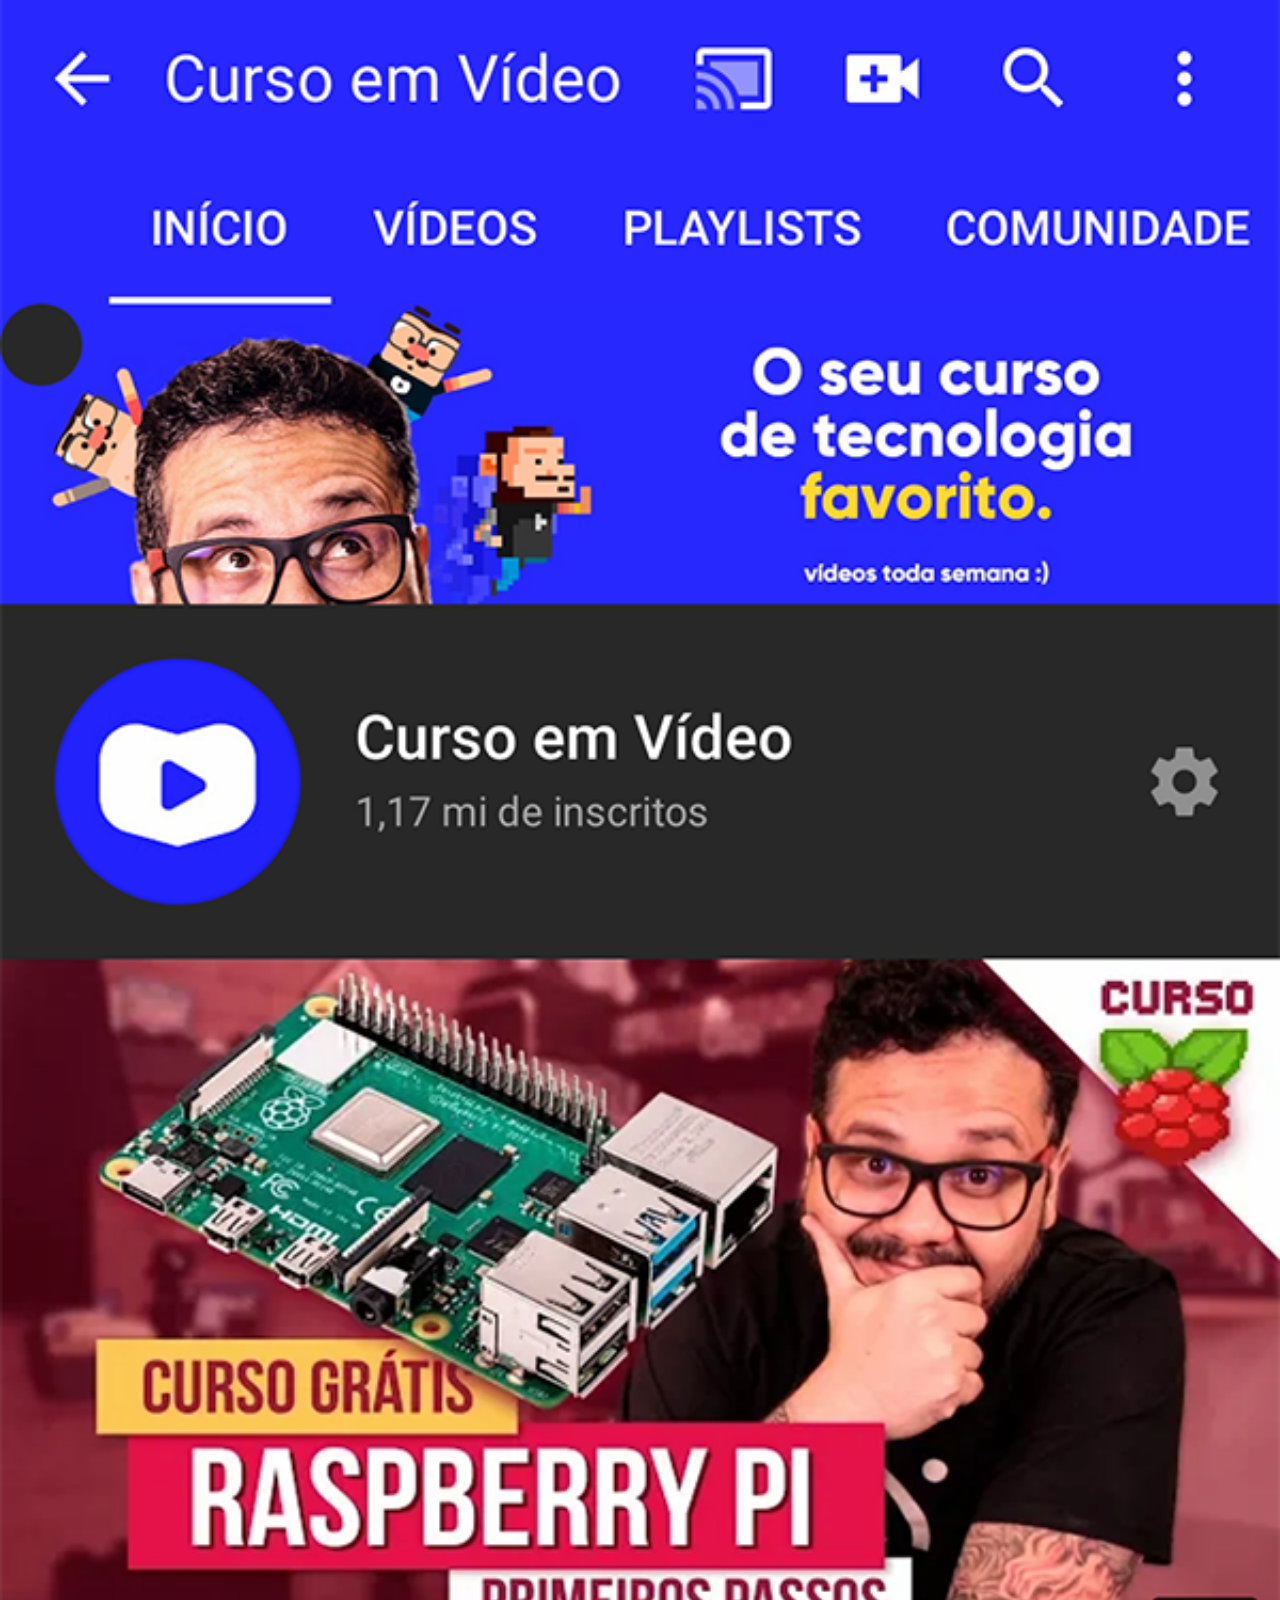
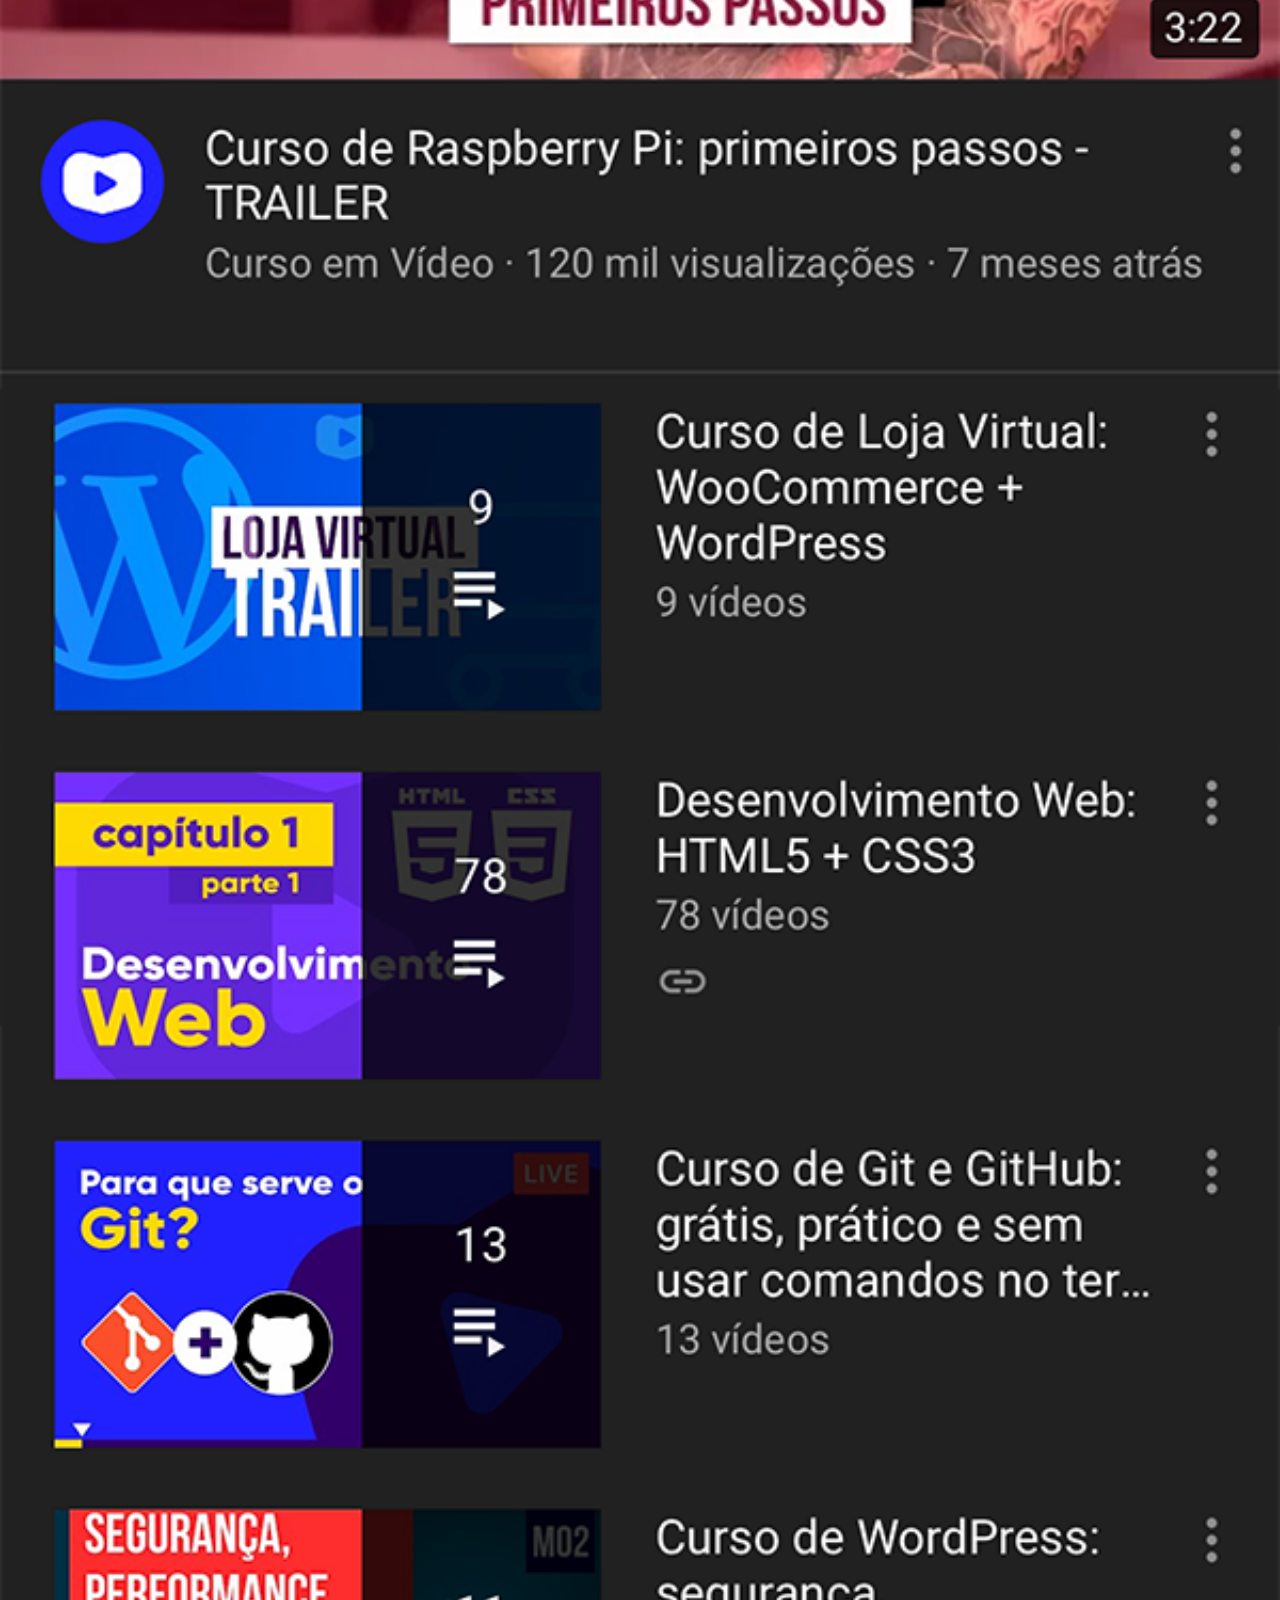
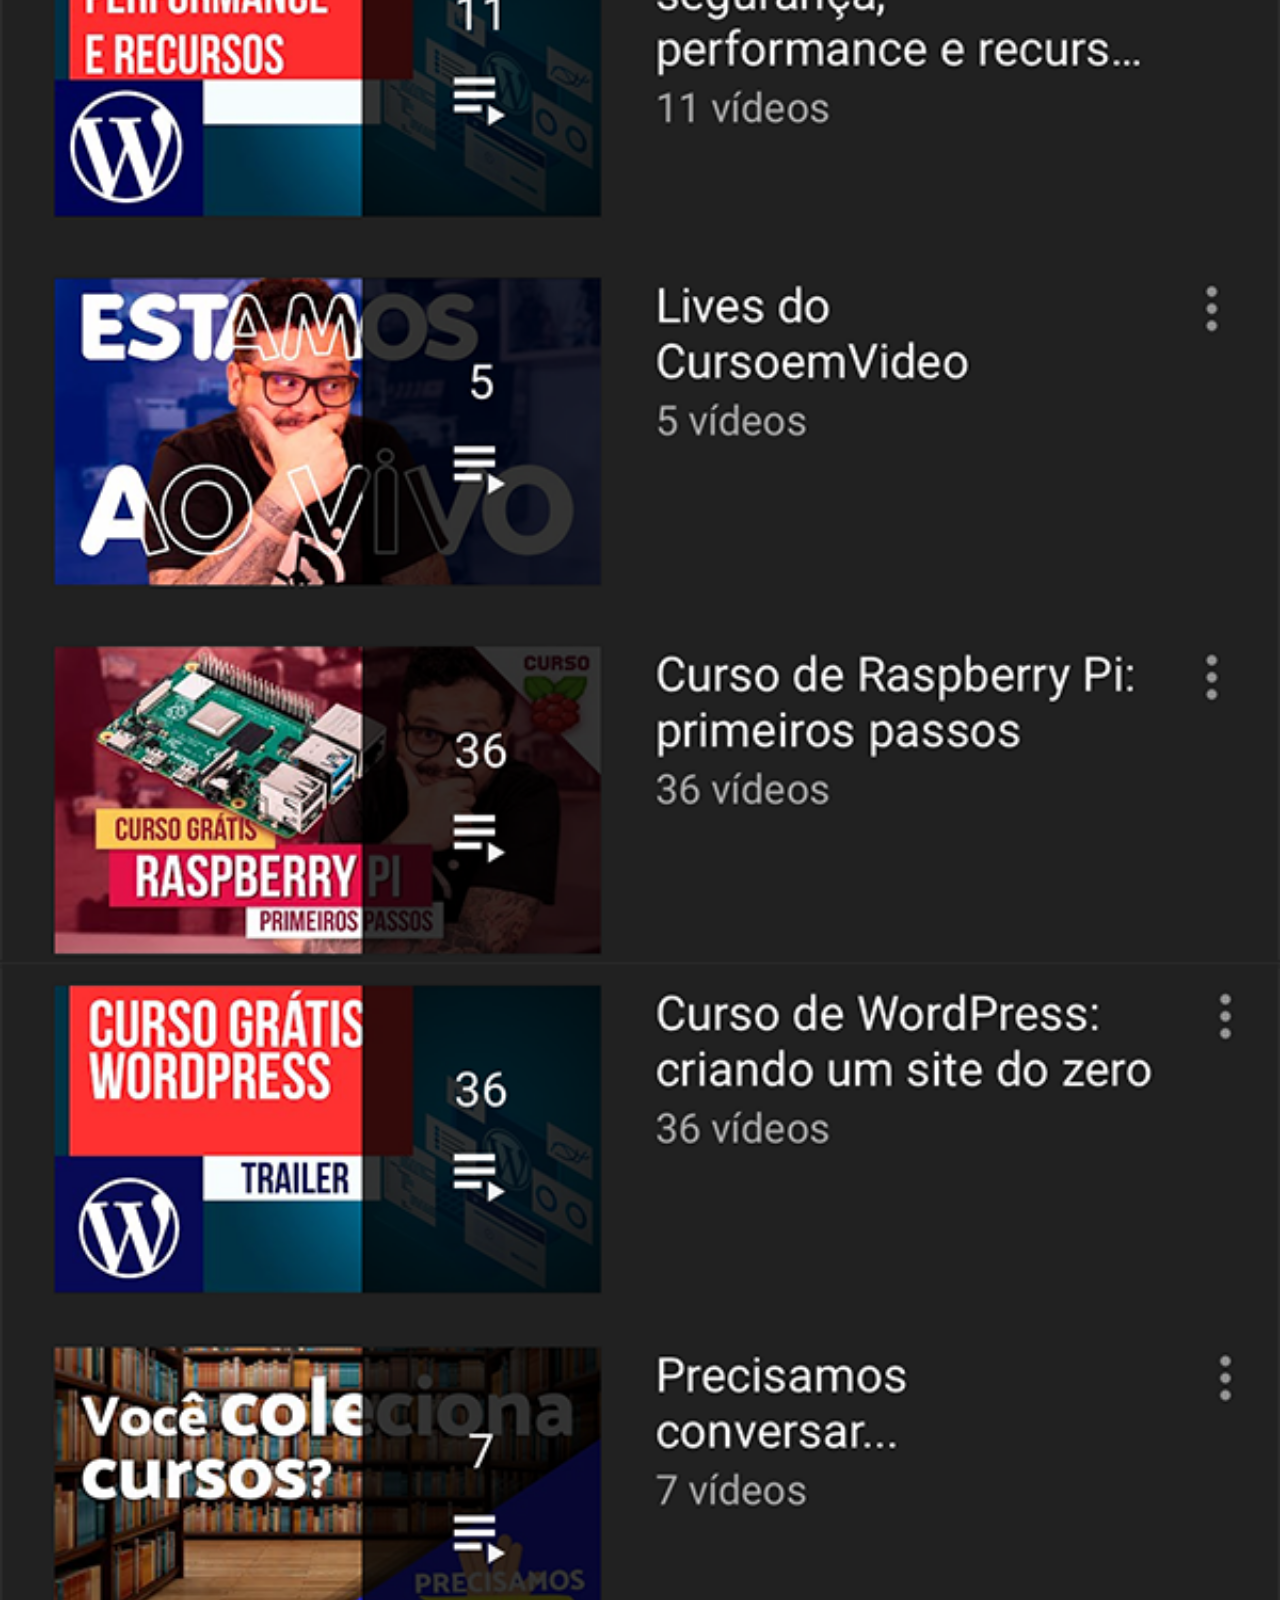
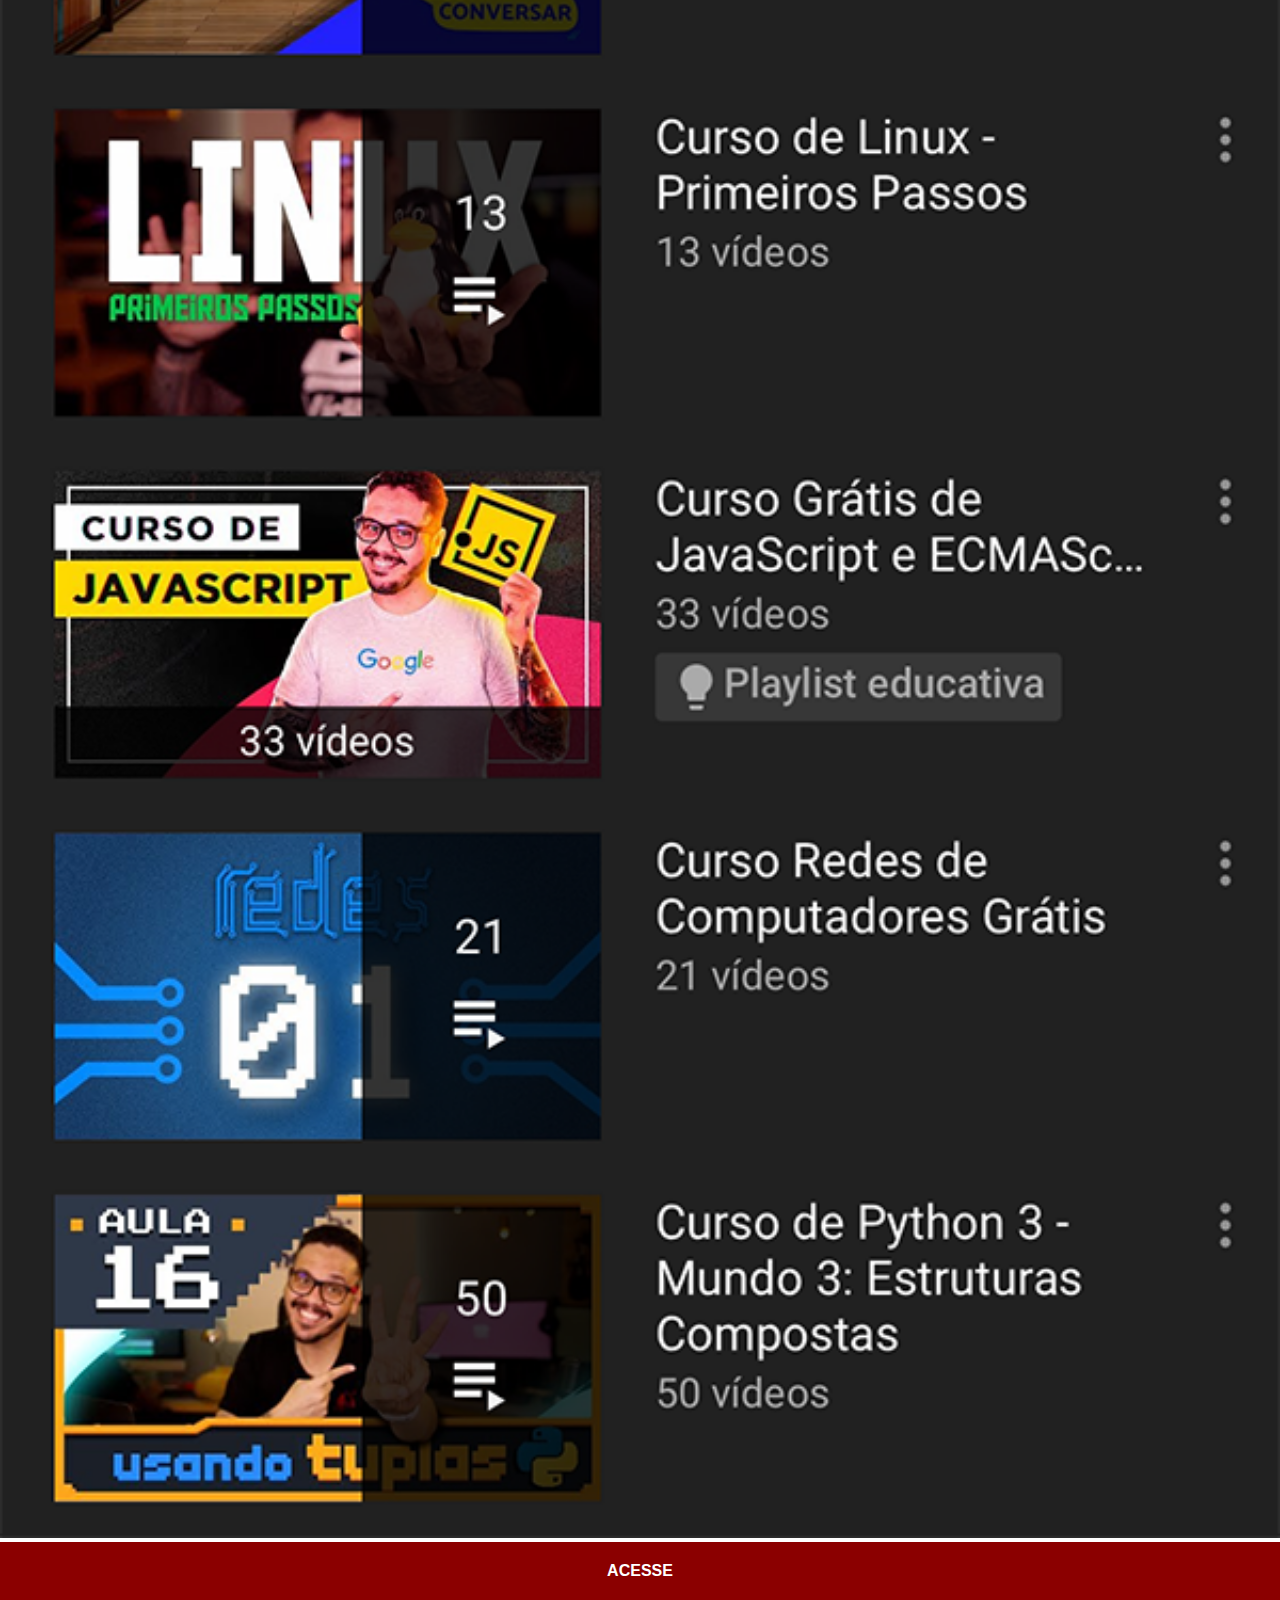
==== youtube.html @ 61d988b5 "att 4.0" ====
<!DOCTYPE html>
<html lang="pt-br">
<head>
    <meta charset="UTF-8">
    <meta name="viewport" content="width=device-width, initial-scale=1.0">
    <title>Tela YTB</title>
    <style>
        * {
            margin: 0px;
            padding: 0px;
            font-family: Arial, Helvetica, sans-serif;
        }

        ::-webkit-scrollbar {
            width: 0px;
            height: 0px;
        }

        img {
            width: 100vw;
        }

        a {
            display: block ;
            background-color: darkred;
            color: white;
            padding: 20px;
            text-align: center;
            font-weight: bolder;
            text-decoration: none;
        }


    </style>
</head>
<body>
    <img src="imagens/tela-youtube.png" alt="">
    <a href="https://www.youtube.com/@CursoemVideo/playlists" target="_blank">ACESSE</a>
</body>
</html>
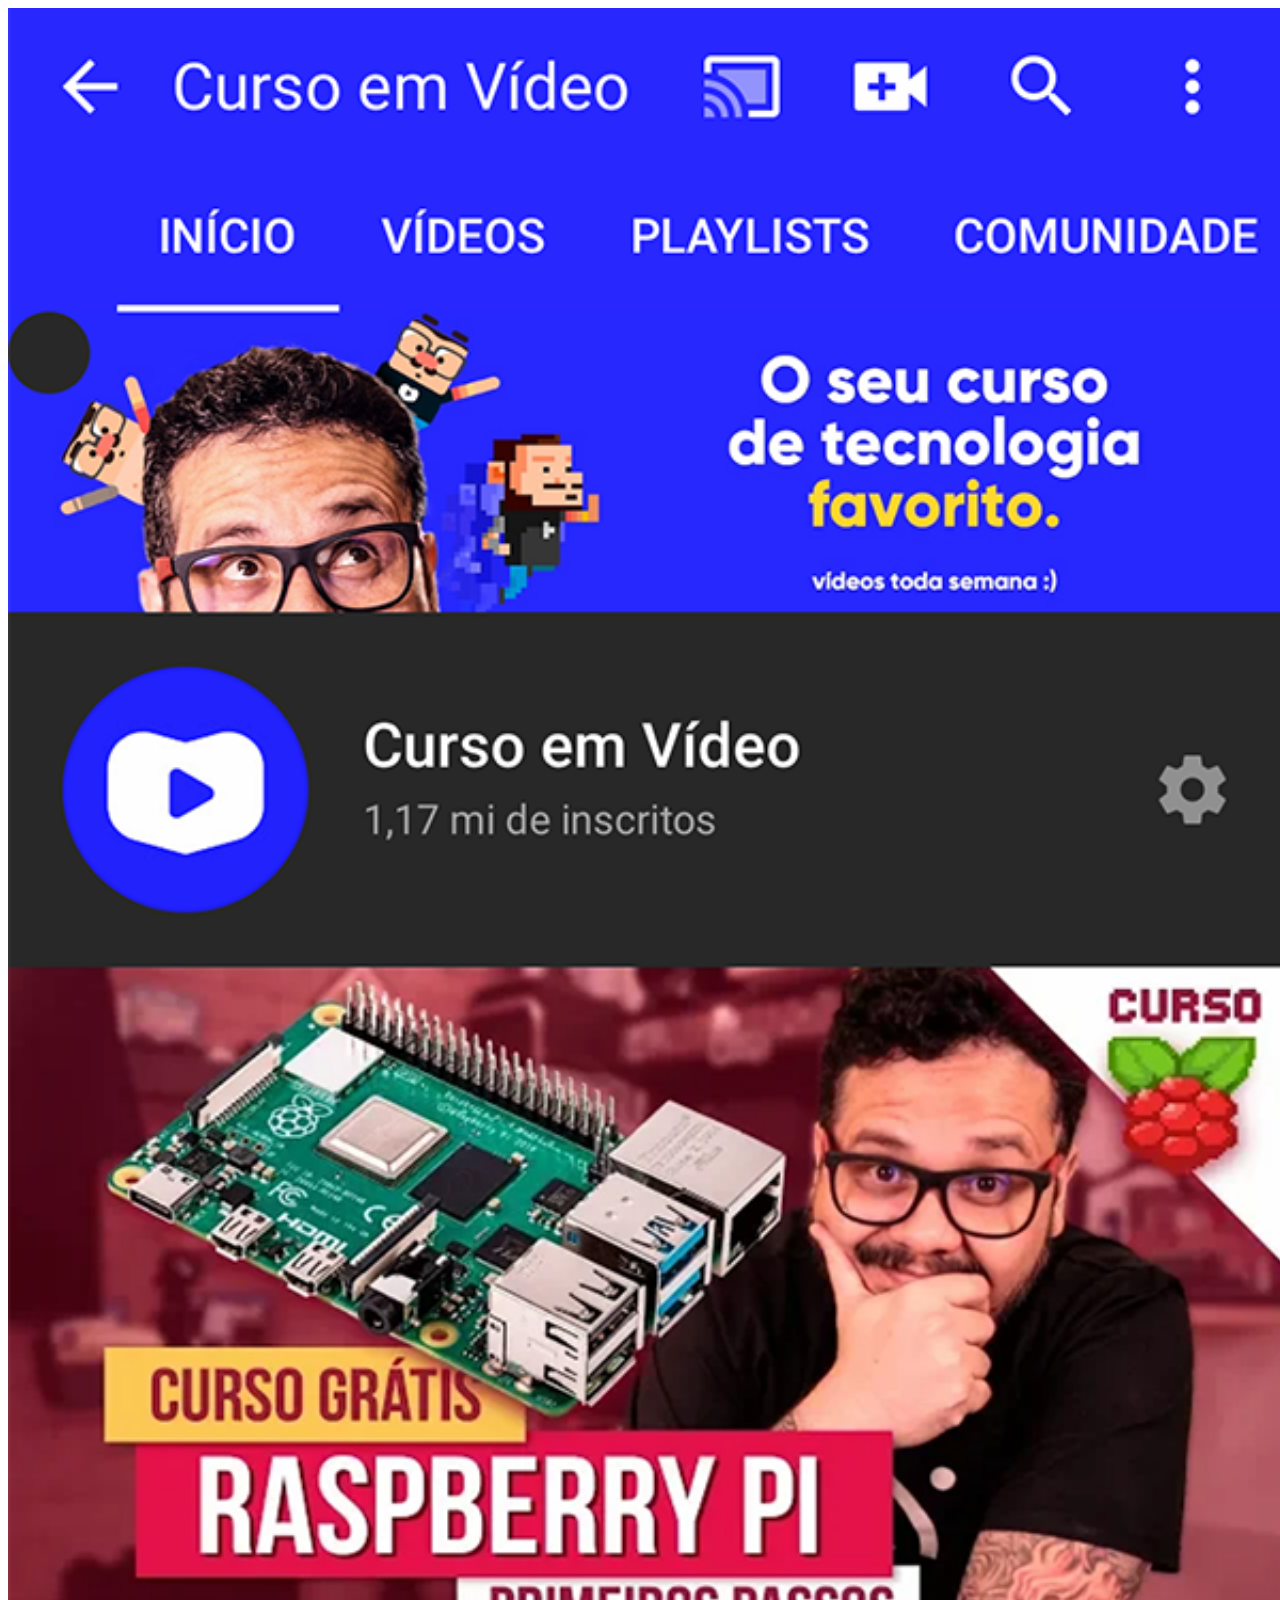
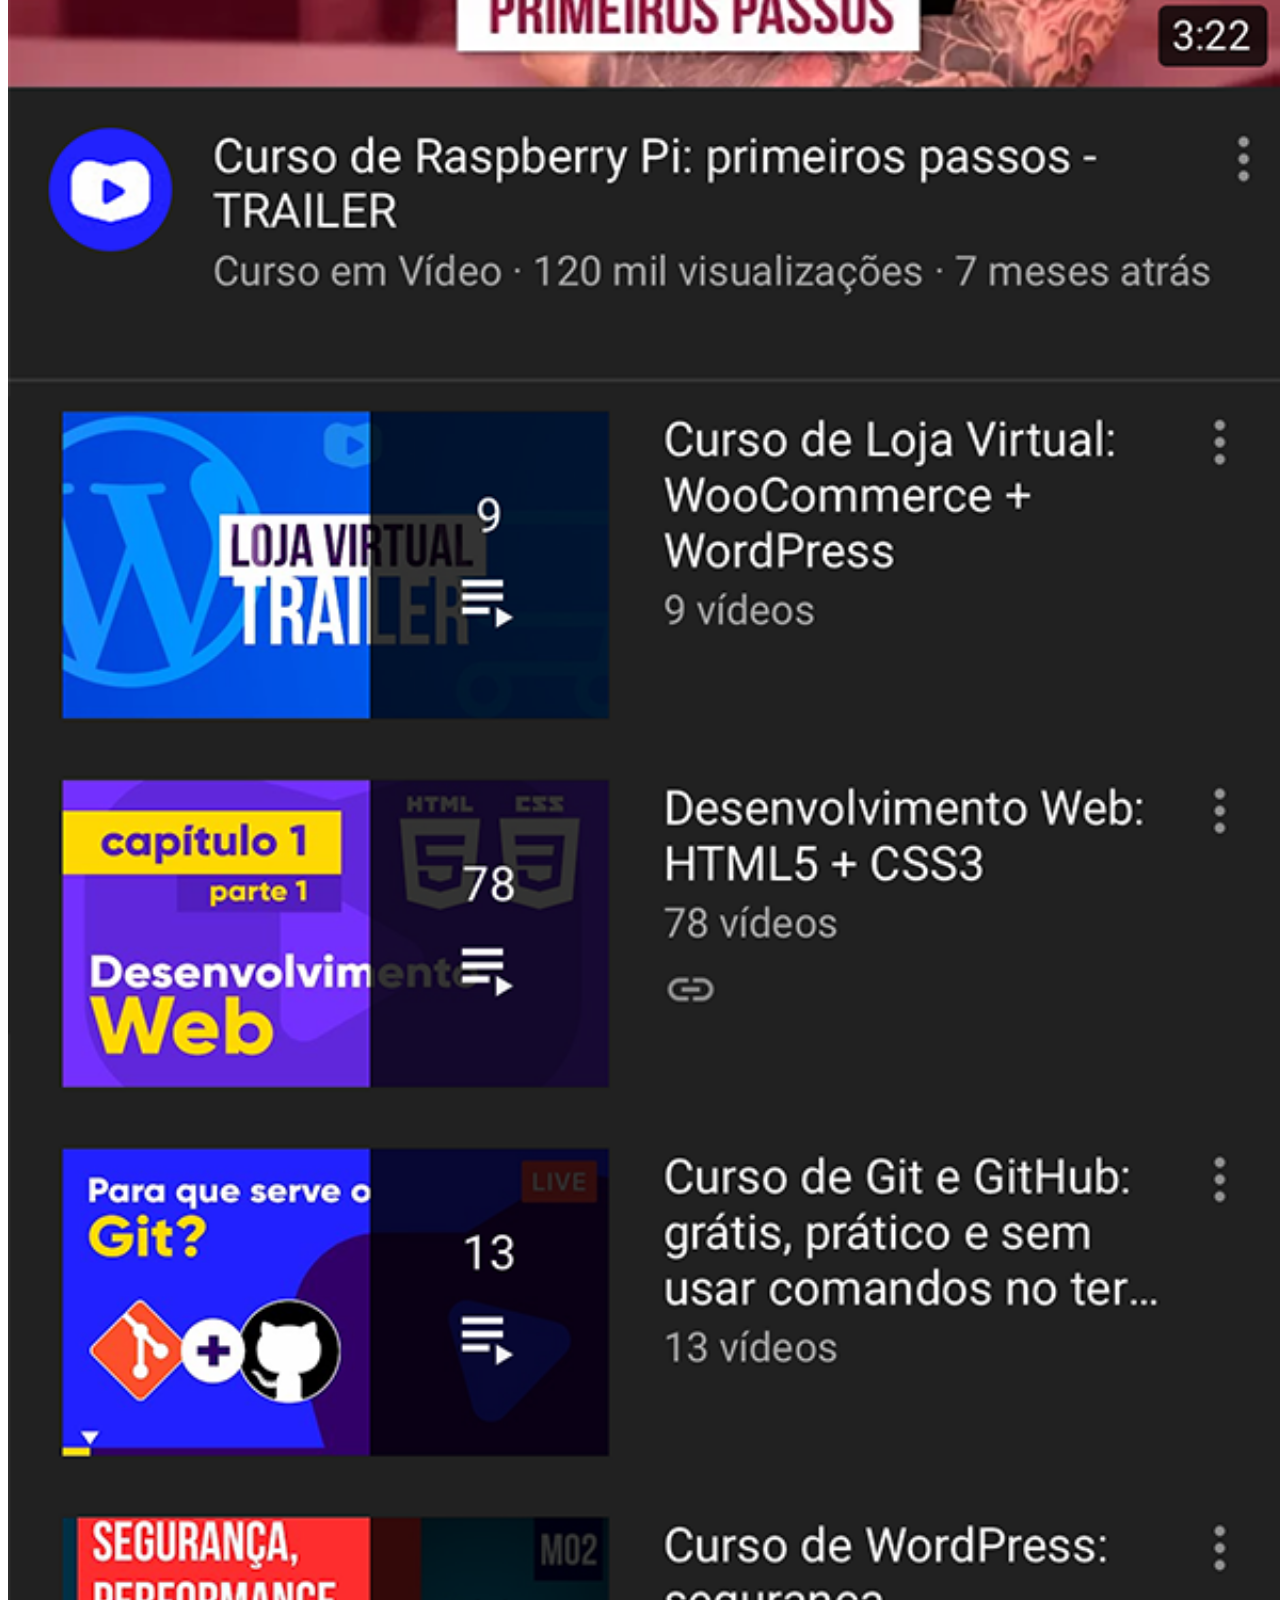
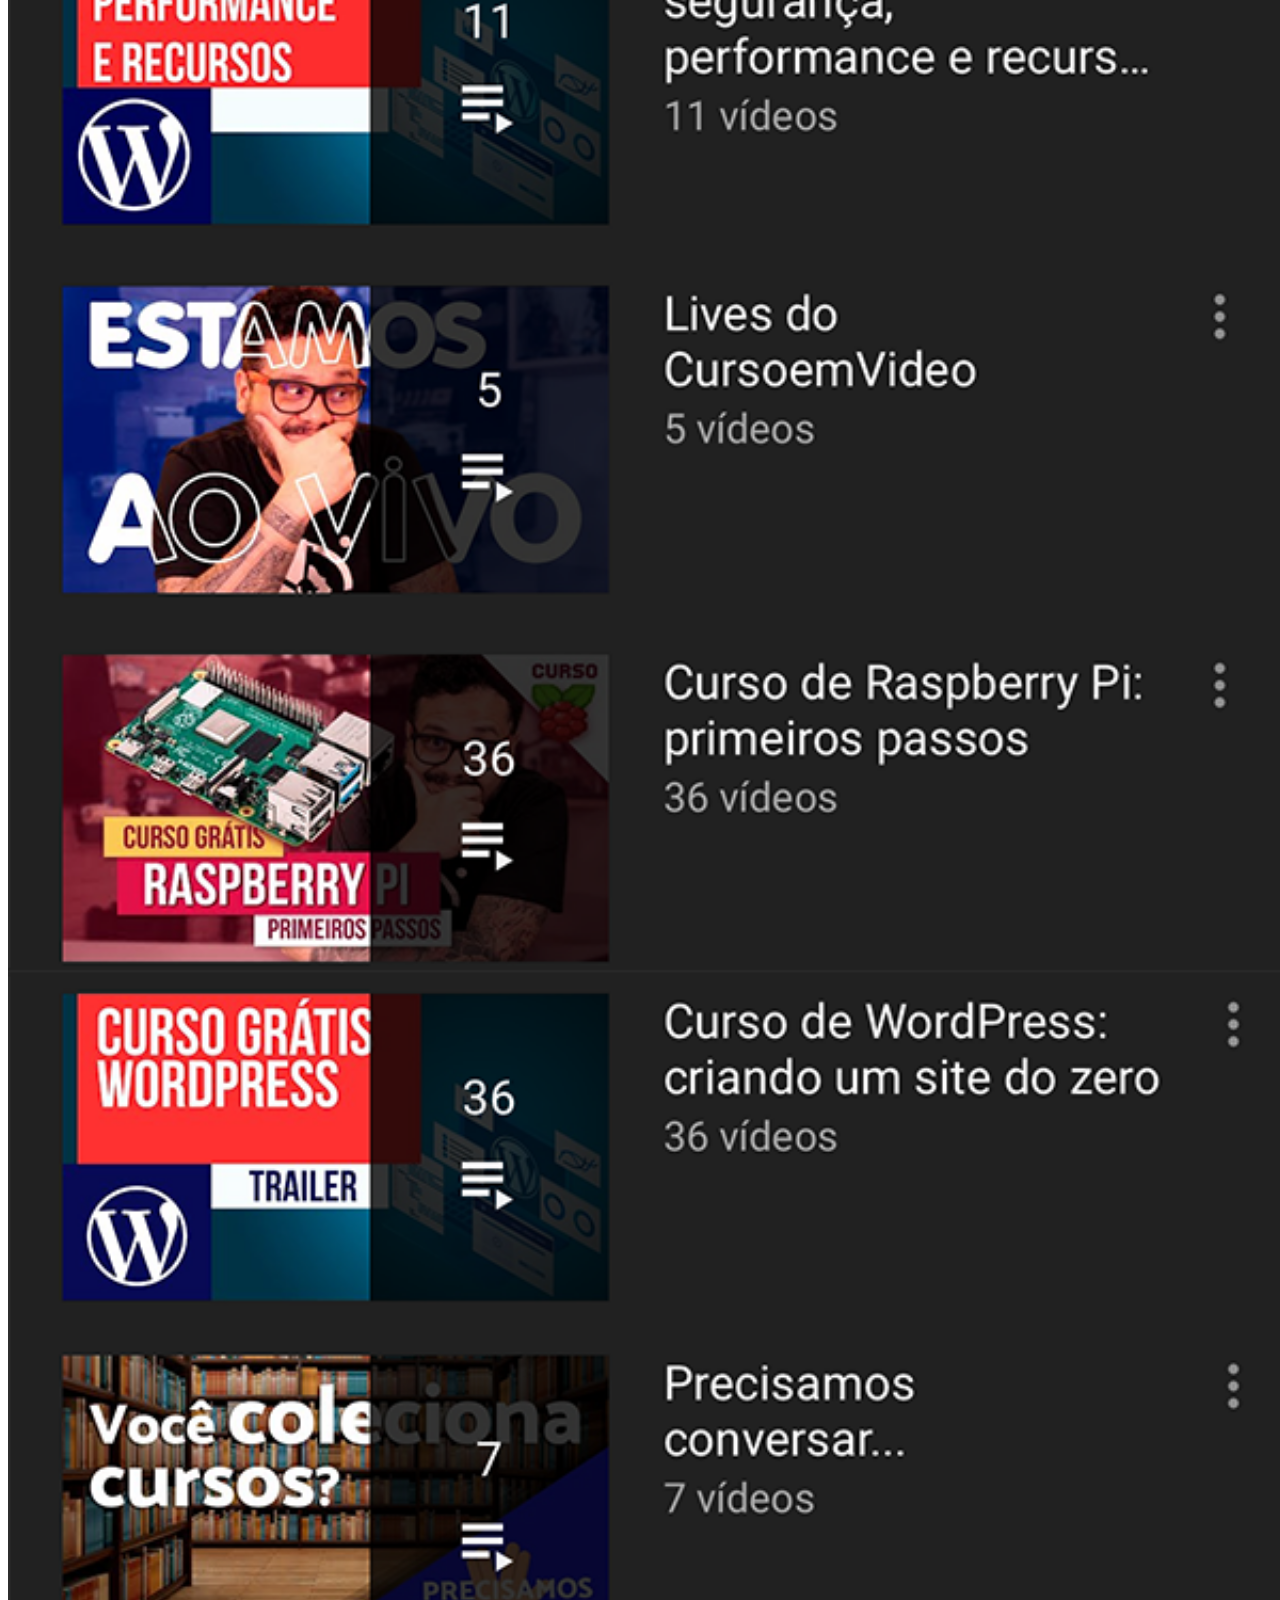
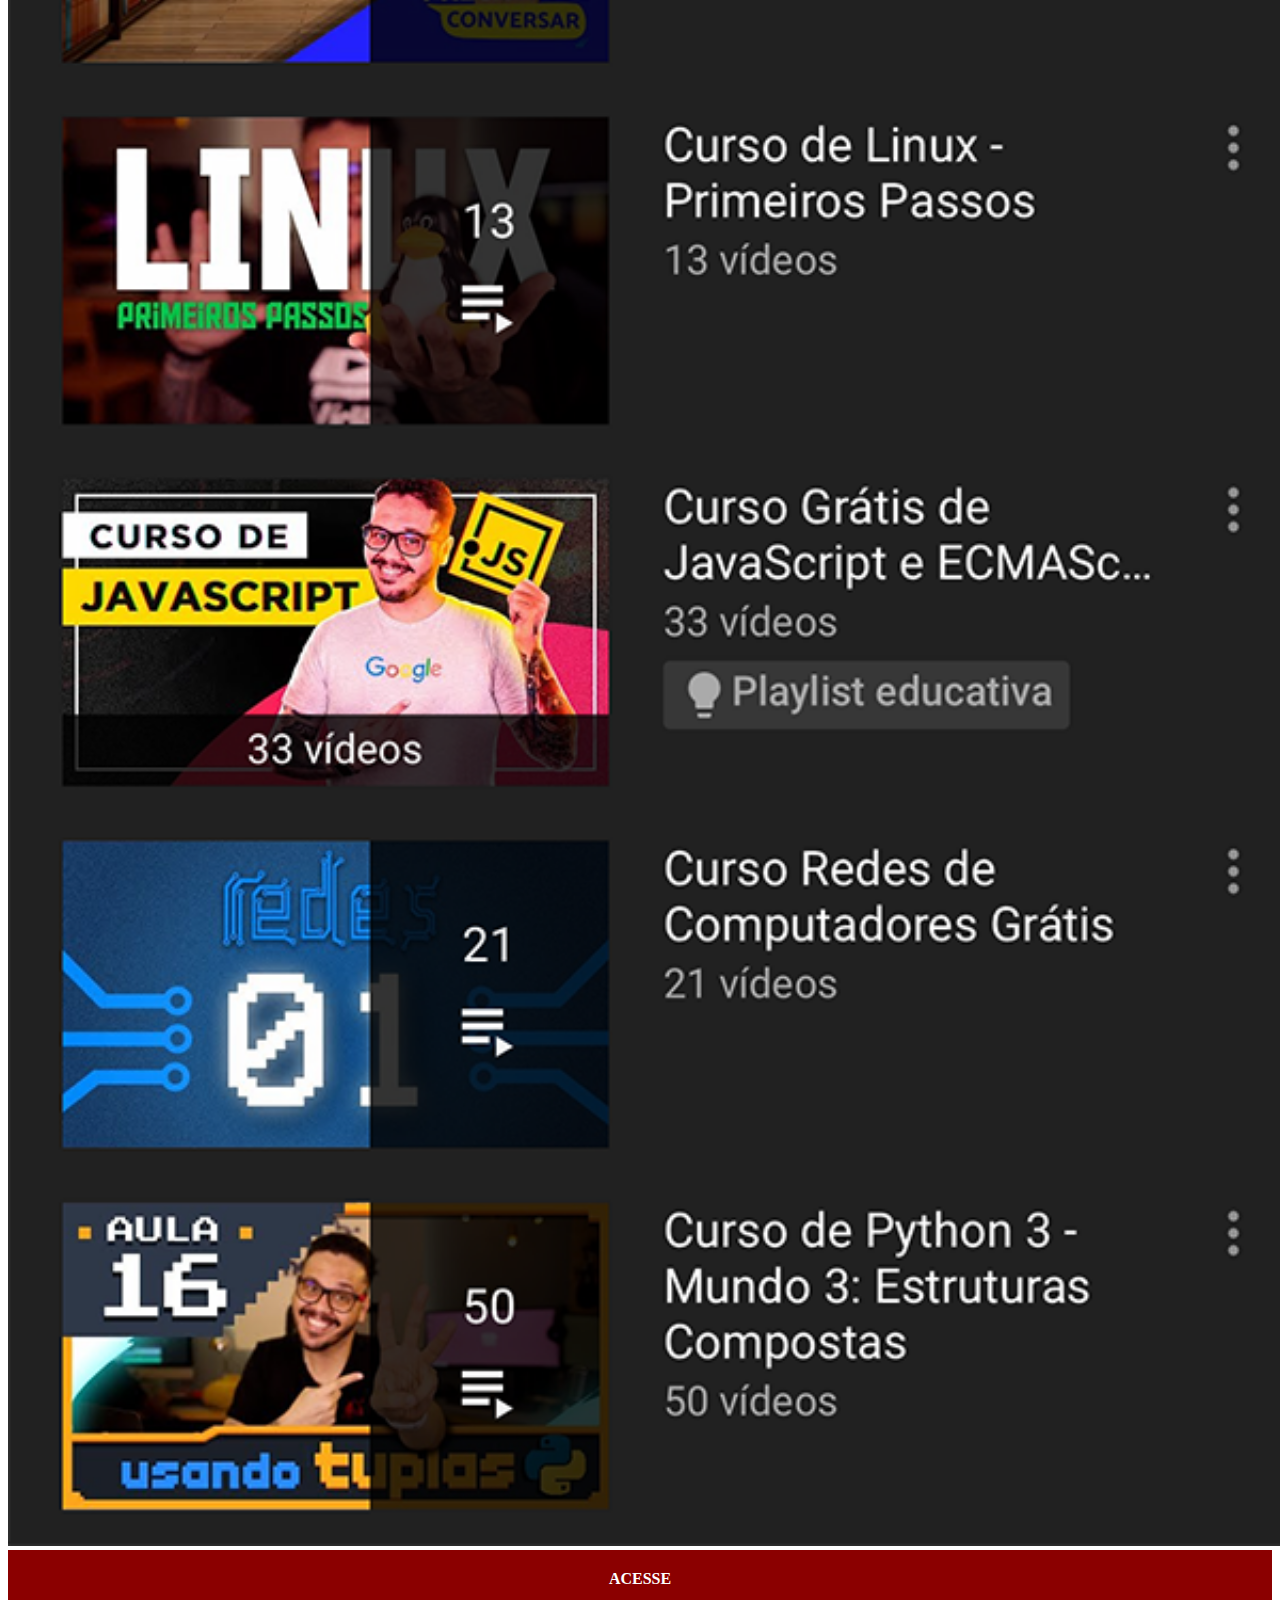
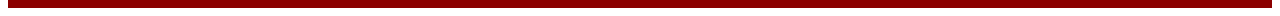
==== commit 2c4c3981: "att 5.0" ====
--- a/youtube.html
+++ b/youtube.html
@@ -4,34 +4,7 @@
     <meta charset="UTF-8">
     <meta name="viewport" content="width=device-width, initial-scale=1.0">
     <title>Tela YTB</title>
-    <style>
-        * {
-            margin: 0px;
-            padding: 0px;
-            font-family: Arial, Helvetica, sans-serif;
-        }
-
-        ::-webkit-scrollbar {
-            width: 0px;
-            height: 0px;
-        }
-
-        img {
-            width: 100vw;
-        }
-
-        a {
-            display: block ;
-            background-color: darkred;
-            color: white;
-            padding: 20px;
-            text-align: center;
-            font-weight: bolder;
-            text-decoration: none;
-        }
-
-
-    </style>
+<link rel="stylesheet" href="estilos/social.css">
 </head>
 <body>
     <img src="imagens/tela-youtube.png" alt="">
--- a/estilos/social.css
+++ b/estilos/social.css
@@ -0,0 +1,25 @@
+@charset "UTF-8"
+
+::-webkit-scrollbar {
+    width: 0px;
+    height: 0px;
+}
+
+img {
+    width: 100vw;
+
+}
+
+a {
+    display: block ;
+    background-color: darkred;
+    color: white;
+    padding: 20px;
+    text-align: center;
+    font-weight: bolder;
+    text-decoration: none;
+}
+
+a:hover {
+    background-color: red;
+}
